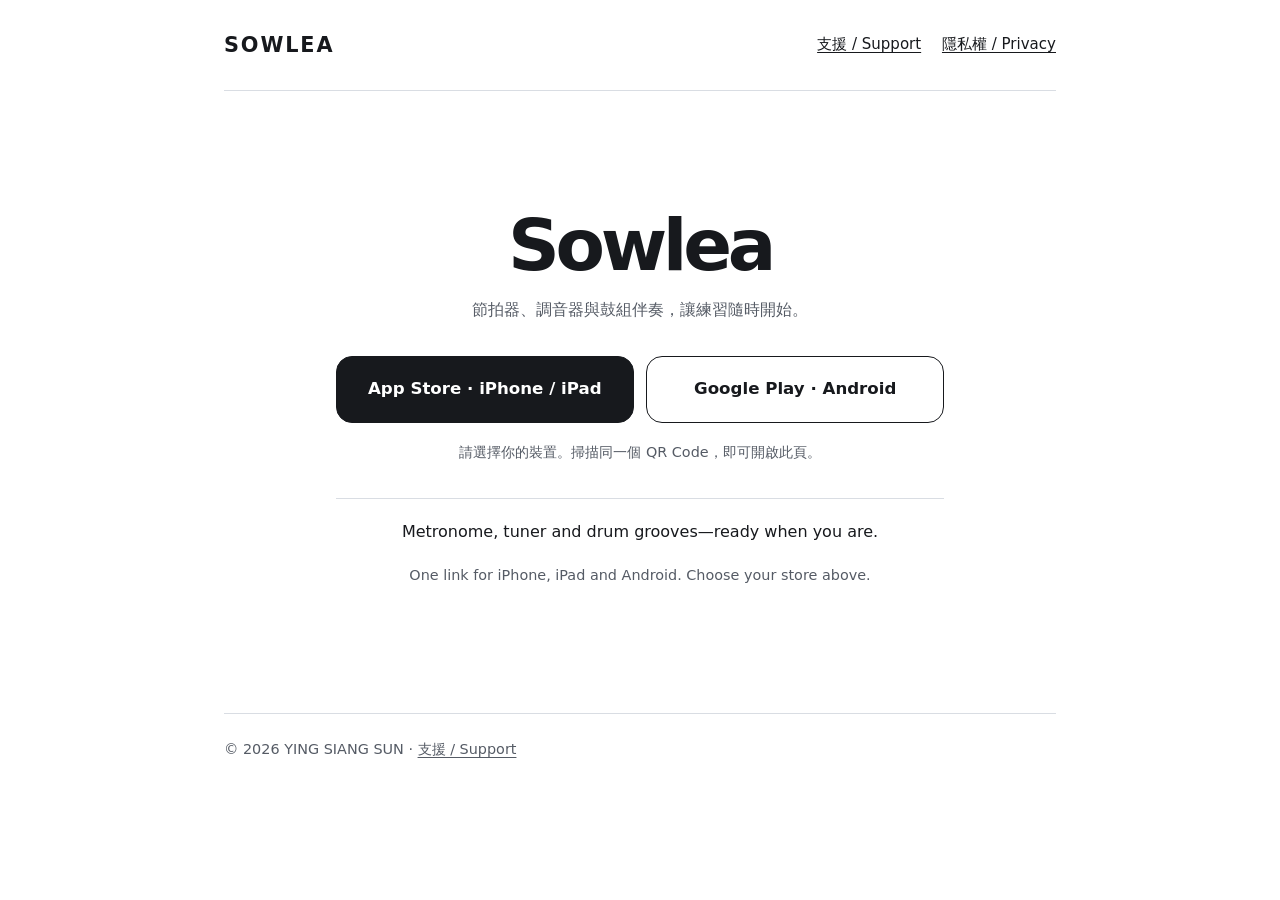
==== download.html @ 0f7d7be3 "Add universal Sowlea download page and QR code" ====
<!doctype html>
<html lang="zh-Hant">
<head>
  <meta charset="utf-8">
  <meta name="viewport" content="width=device-width,initial-scale=1">
  <meta name="referrer" content="no-referrer">
  <meta name="description" content="下載 Sowlea 節拍器與調音器。iPhone、iPad 與 Android 共用一個下載連結。">
  <title>下載 Sowlea · Download Sowlea</title>
  <link rel="canonical" href="https://tony1249.github.io/sowlea-support/download.html">
  <link rel="stylesheet" href="styles.css">
  <style>
    .download-main{max-width:38rem;text-align:center;padding-block:clamp(3rem,12vh,7rem)}
    .download-main h1{font-size:clamp(2.6rem,9vw,4.5rem);letter-spacing:-.06em;margin-bottom:.15rem}
    .download-tagline{color:var(--muted);margin:0 auto 2rem;max-width:30rem}
    .store-links{display:grid;grid-template-columns:repeat(2,minmax(0,1fr));gap:.8rem;margin:1.8rem auto 1rem}
    .store-link{display:flex;min-height:4.2rem;align-items:center;justify-content:center;padding:.8rem 1rem;border:1px solid var(--ink);border-radius:1rem;text-decoration:none;font-size:1.04rem;font-weight:700}
    .store-link.primary{background:var(--ink);color:var(--paper)}
    .store-link:hover{transform:translateY(-1px);box-shadow:0 5px 18px #17191d18}
    .download-note{font-size:.9rem;color:var(--muted)}
    .translation{margin-top:2rem;padding-top:.5rem}
    @media(max-width:420px){.store-links{grid-template-columns:1fr}}
  </style>
</head>
<body>
  <a class="skip" href="#main">跳至內容 / Skip to content</a>
  <header><a class="brand" href="./" aria-label="Sowlea 支援首頁">SOWLEA</a><nav aria-label="主要導覽"><a href="./">支援 / Support</a><a href="privacy.html">隱私權 / Privacy</a></nav></header>
  <main id="main" class="download-main">
    <h1>Sowlea</h1>
    <p class="download-tagline">節拍器、調音器與鼓組伴奏，讓練習隨時開始。</p>
    <div class="store-links" aria-label="下載應用程式">
      <a id="ios-link" class="store-link primary" href="https://apps.apple.com/app/id6809101052">App Store · iPhone / iPad</a>
      <a id="android-link" class="store-link" href="https://play.google.com/store/apps/details?id=com.metronome666.tuner">Google Play · Android</a>
    </div>
    <p id="device-note" class="download-note" role="status">請選擇你的裝置。掃描同一個 QR Code，即可開啟此頁。</p>
    <section class="translation" lang="en" aria-label="English">
      <p>Metronome, tuner and drum grooves—ready when you are.</p>
      <p class="download-note">One link for iPhone, iPad and Android. Choose your store above.</p>
    </section>
  </main>
  <footer>© 2026 YING SIANG SUN · <a href="./">支援 / Support</a></footer>
  <script>
    (() => {
      const ua = navigator.userAgent || '';
      const target = /iPhone|iPad|iPod/i.test(ua) ? 'ios-link' : /Android/i.test(ua) ? 'android-link' : null;
      if (!target) return;
      const link = document.getElementById(target);
      const note = document.getElementById('device-note');
      note.textContent = target === 'ios-link'
        ? '正在開啟 App Store；若沒有自動跳轉，請點上方按鈕。 / Opening App Store…'
        : '正在開啟 Google Play；若沒有自動跳轉，請點上方按鈕。 / Opening Google Play…';
      window.setTimeout(() => { window.location.assign(link.href); }, 700);
    })();
  </script>
</body>
</html>
---- styles.css ----
:root{color-scheme:light;--ink:#17191d;--muted:#555b65;--line:#d9dde3;--paper:#fff;--soft:#f4f6f8}*{box-sizing:border-box}html{scroll-behavior:auto}body{margin:0;background:var(--paper);color:var(--ink);font:1rem/1.85 system-ui,-apple-system,"Segoe UI","Noto Sans TC",sans-serif}a{color:inherit;text-underline-offset:.22em}a:hover{text-decoration-thickness:2px}a:focus-visible,summary:focus-visible{outline:3px solid #2466bd;outline-offset:5px}header,main,footer{width:min(100% - 2.5rem,52rem);margin-inline:auto}header{padding:1.6rem 0;border-bottom:1px solid var(--line);display:flex;align-items:center;justify-content:space-between;gap:1rem;flex-wrap:wrap}.brand{font-size:1.3rem;font-weight:750;letter-spacing:.09em;text-decoration:none}nav{display:flex;gap:1.3rem;flex-wrap:wrap;font-size:.94rem}nav [aria-current=page]{font-weight:700}main{padding-block:2.3rem 3.5rem}h1{font-size:clamp(2rem,5vw,2.8rem);line-height:1.3;letter-spacing:-.03em;margin:0 0 .7rem}h2{font-size:1.4rem;line-height:1.5;margin:2.2rem 0 .6rem}h3{font-size:1.08rem;line-height:1.6;margin:1.5rem 0 .3rem}p{margin:.6rem 0 1rem}ul{padding-left:1.4rem}li{margin:.45rem 0}.meta{color:var(--muted);font-size:.92rem}.language{display:flex;gap:1.2rem;margin:1.2rem 0 2rem}.contact{padding:1.2rem 1.4rem;background:var(--soft);border-left:3px solid var(--ink);margin:1.7rem 0}.contact p{margin:.2rem 0}.email{font-weight:650;overflow-wrap:anywhere}.translation{margin-top:3rem;padding-top:1rem;border-top:1px solid var(--line)}footer{border-top:1px solid var(--line);padding-block:1.4rem 2rem;color:var(--muted);font-size:.9rem}.skip{position:absolute;left:1rem;top:-5rem;background:white;padding:.5rem}.skip:focus{top:.5rem}section{scroll-margin-top:1.5rem}@media(max-width:480px){header,main,footer{width:calc(100% - 2rem)}main{padding-top:1.8rem}.contact{padding:1rem}nav{gap:.9rem}}@media print{.skip,nav,.language{display:none}header,main,footer{width:100%}body{font-size:11pt}.contact{background:none}a{text-decoration:none}}
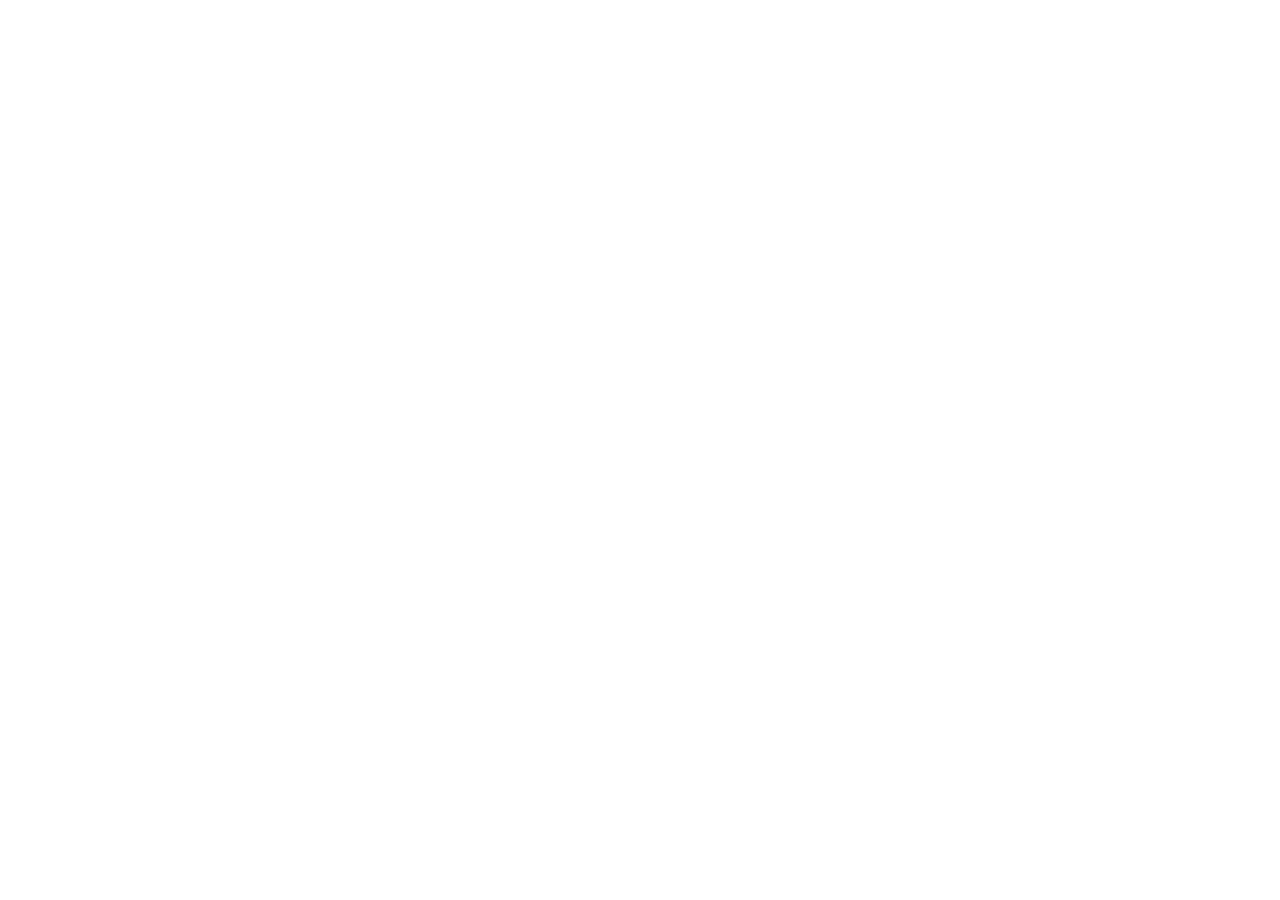
==== commit dd226558: "Redirect support, privacy and download pages to sowlea.sunsunlabs.com The pages now live on the owne" ====
--- a/download.html
+++ b/download.html
@@ -1,55 +1,19 @@
 <!doctype html>
 <html lang="zh-Hant">
 <head>
-  <meta charset="utf-8">
-  <meta name="viewport" content="width=device-width,initial-scale=1">
-  <meta name="referrer" content="no-referrer">
-  <meta name="description" content="下載 Sowlea 節拍器與調音器。iPhone、iPad 與 Android 共用一個下載連結。">
-  <title>下載 Sowlea · Download Sowlea</title>
-  <link rel="canonical" href="https://tony1249.github.io/sowlea-support/download.html">
-  <link rel="stylesheet" href="styles.css">
-  <style>
-    .download-main{max-width:38rem;text-align:center;padding-block:clamp(3rem,12vh,7rem)}
-    .download-main h1{font-size:clamp(2.6rem,9vw,4.5rem);letter-spacing:-.06em;margin-bottom:.15rem}
-    .download-tagline{color:var(--muted);margin:0 auto 2rem;max-width:30rem}
-    .store-links{display:grid;grid-template-columns:repeat(2,minmax(0,1fr));gap:.8rem;margin:1.8rem auto 1rem}
-    .store-link{display:flex;min-height:4.2rem;align-items:center;justify-content:center;padding:.8rem 1rem;border:1px solid var(--ink);border-radius:1rem;text-decoration:none;font-size:1.04rem;font-weight:700}
-    .store-link.primary{background:var(--ink);color:var(--paper)}
-    .store-link:hover{transform:translateY(-1px);box-shadow:0 5px 18px #17191d18}
-    .download-note{font-size:.9rem;color:var(--muted)}
-    .translation{margin-top:2rem;padding-top:.5rem}
-    @media(max-width:420px){.store-links{grid-template-columns:1fr}}
-  </style>
+<meta charset="utf-8"><meta name="viewport" content="width=device-width,initial-scale=1">
+<meta name="robots" content="noindex">
+<title>下載 Sowlea · Download Sowlea</title>
+<link rel="canonical" href="https://sowlea.sunsunlabs.com/#download">
+<meta http-equiv="refresh" content="0; url=https://sowlea.sunsunlabs.com/#download">
+<script>location.replace("https://sowlea.sunsunlabs.com/#download");</script>
+<link rel="stylesheet" href="styles.css">
 </head>
 <body>
-  <a class="skip" href="#main">跳至內容 / Skip to content</a>
-  <header><a class="brand" href="./" aria-label="Sowlea 支援首頁">SOWLEA</a><nav aria-label="主要導覽"><a href="./">支援 / Support</a><a href="privacy.html">隱私權 / Privacy</a></nav></header>
-  <main id="main" class="download-main">
-    <h1>Sowlea</h1>
-    <p class="download-tagline">節拍器、調音器與鼓組伴奏，讓練習隨時開始。</p>
-    <div class="store-links" aria-label="下載應用程式">
-      <a id="ios-link" class="store-link primary" href="https://apps.apple.com/app/id6809101052">App Store · iPhone / iPad</a>
-      <a id="android-link" class="store-link" href="https://play.google.com/store/apps/details?id=com.metronome666.tuner">Google Play · Android</a>
-    </div>
-    <p id="device-note" class="download-note" role="status">請選擇你的裝置。掃描同一個 QR Code，即可開啟此頁。</p>
-    <section class="translation" lang="en" aria-label="English">
-      <p>Metronome, tuner and drum grooves—ready when you are.</p>
-      <p class="download-note">One link for iPhone, iPad and Android. Choose your store above.</p>
-    </section>
-  </main>
-  <footer>© 2026 YING SIANG SUN · <a href="./">支援 / Support</a></footer>
-  <script>
-    (() => {
-      const ua = navigator.userAgent || '';
-      const target = /iPhone|iPad|iPod/i.test(ua) ? 'ios-link' : /Android/i.test(ua) ? 'android-link' : null;
-      if (!target) return;
-      const link = document.getElementById(target);
-      const note = document.getElementById('device-note');
-      note.textContent = target === 'ios-link'
-        ? '正在開啟 App Store；若沒有自動跳轉，請點上方按鈕。 / Opening App Store…'
-        : '正在開啟 Google Play；若沒有自動跳轉，請點上方按鈕。 / Opening Google Play…';
-      window.setTimeout(() => { window.location.assign(link.href); }, 700);
-    })();
-  </script>
+<main id="main">
+<h1>下載頁已搬到新網址</h1>
+<p><a href="https://sowlea.sunsunlabs.com/#download">https://sowlea.sunsunlabs.com/#download</a></p>
+<p lang="en">The download page has moved: <a href="https://sowlea.sunsunlabs.com/#download">https://sowlea.sunsunlabs.com/#download</a></p>
+</main>
 </body>
 </html>
